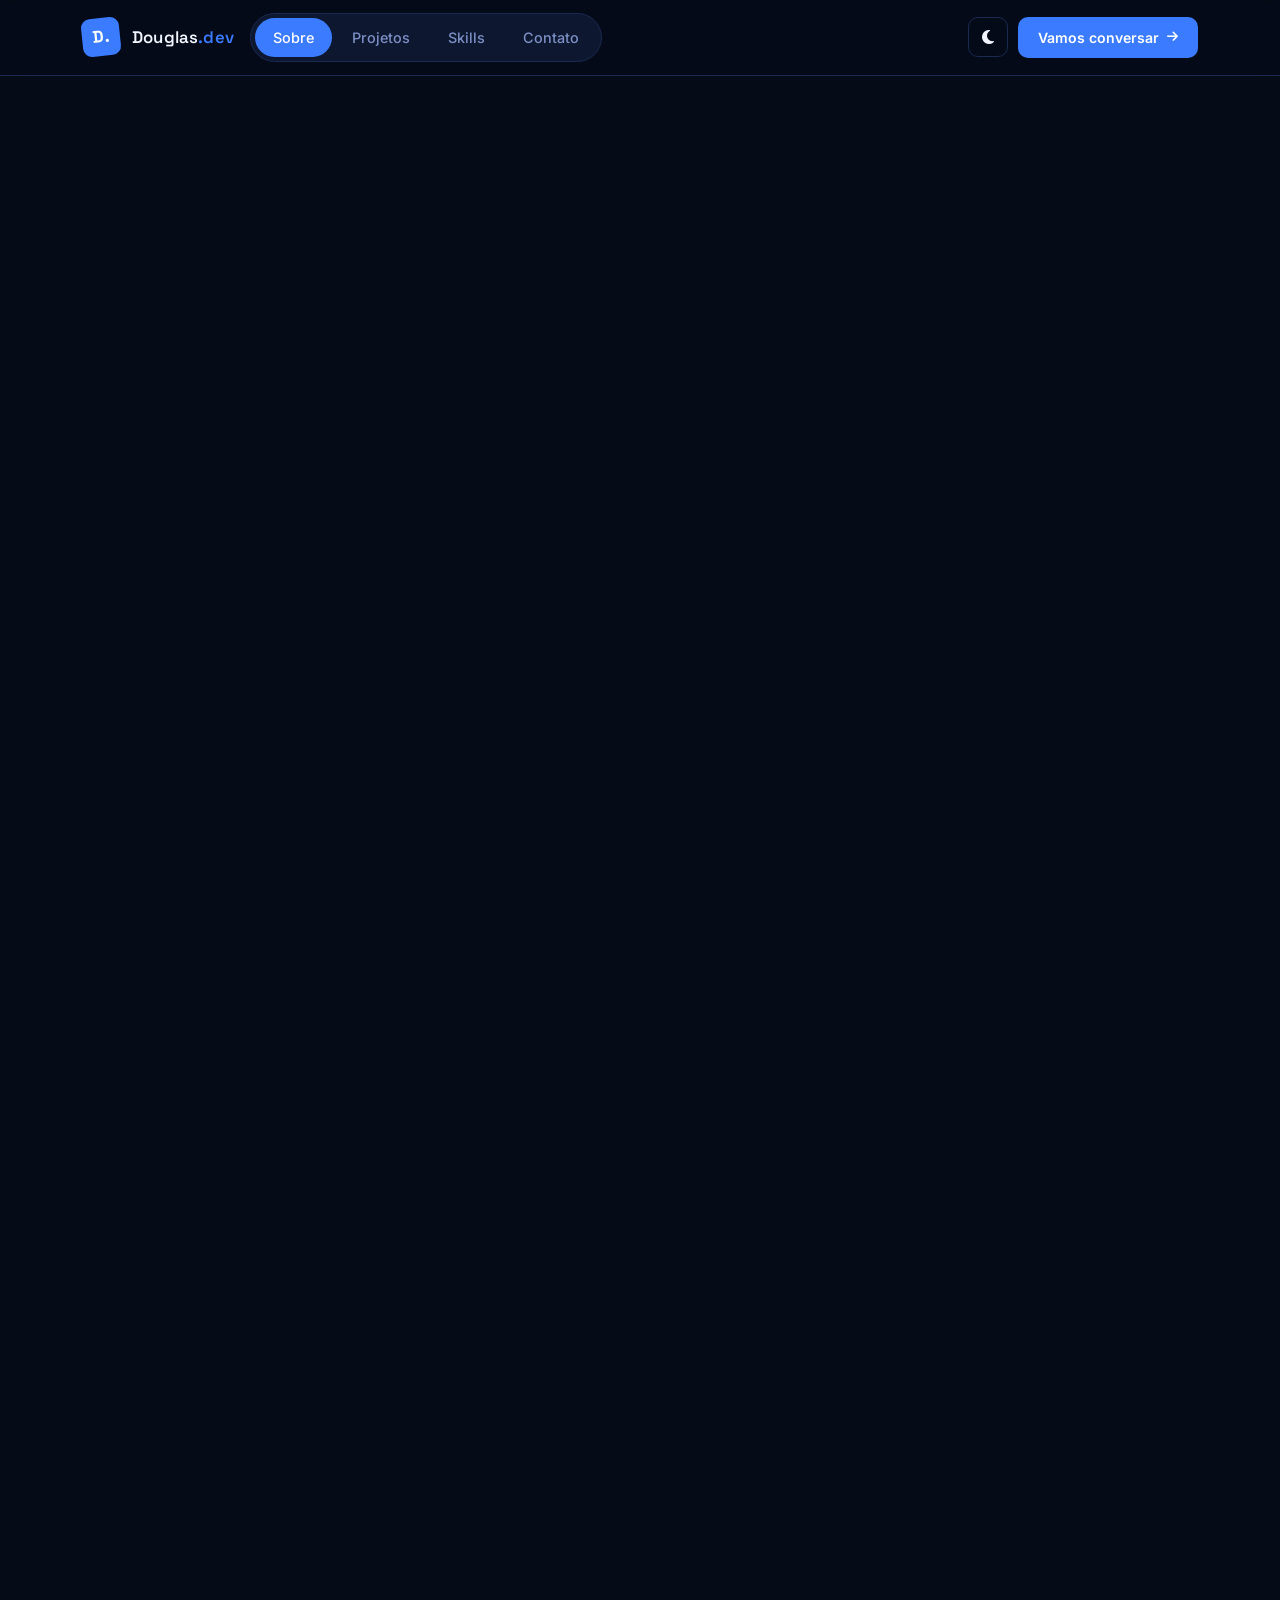
==== index.html @ 27a786be "feat(navbar): modularize layout and implement async component loader - Modularize navbar template in" ====
<!DOCTYPE html>
<html lang="pt-br">
<head>
    <meta charset="UTF-8">
    <meta name="viewport" content="width=device-width, initial-scale=1.0">
    <title>Douglas Santos - Portfolio</title>
    <!-- CDN BootStrap + Fonts e ícones -->
    <link href="https://cdnjs.cloudflare.com/ajax/libs/bootstrap/5.3.3/css/bootstrap.min.css" rel="stylesheet">
    <link href="https://fonts.googleapis.com/css2?family=Space+Grotesk:wght@500;600;700&family=Inter:wght@400;500;600&display=swap" rel="stylesheet">
    <link rel="stylesheet" href="https://cdnjs.cloudflare.com/ajax/libs/font-awesome/6.5.1/css/all.min.css">
    <link rel="stylesheet" href="./css/style.css"> 
</head>
<body>

  <!-- Componente da Navbar -->
  <header id="navbar-container"></header>

  <!-- JS do Bootstrap -->
  <script src="https://cdnjs.cloudflare.com/ajax/libs/bootstrap/5.3.3/js/bootstrap.bundle.min.js"></script>
  
  <!-- Seu Script Principal -->
  <script src="./js/loadComponents.js"></script>
  <script src="./js/script.js"></script>
</body>
</html>
---- css/style.css ----
/* ============================================================
     TOKENS — identidade azul/branco do Douglas
  ============================================================ */
  :root{
    --bg:        #060B18;
    --bg-elev:   #0D1730;
    --ink:       #F2F5FF;
    --ink-dim:   #7C8FC4;
    --line:      #1B2A52;
    --accent:    #3B7BFF;
    --nav-h:     76px;
  }
  [data-theme="light"]{
    --bg:        #EEF3FF;
    --bg-elev:   #FFFFFF;
    --ink:       #0B1A3C;
    --ink-dim:   #4E6296;
    --line:      #C6D6FA;
    --accent:    #2255E8;
  }
 
  *{ box-sizing:border-box; }
  body{
    margin:0;
    background:var(--bg);
    color:var(--ink);
    font-family:'Inter',sans-serif;
    min-height:180vh; /* só pra visualizar o scroll, remova no seu site */
    transition:background .35s ease, color .35s ease;
  }
 
  .demo{ max-width:720px; margin:0 auto; padding:140px 24px; color:var(--ink-dim); line-height:1.7; }
  .demo h1{ font-family:'Space Grotesk',sans-serif; color:var(--ink); font-size:2rem; margin-bottom:8px; }
 
  /* ============================================================
     NAVBAR (Bootstrap .navbar por baixo)
  ============================================================ */
  #nbar{
    position:fixed; top:0; left:0; right:0; z-index:100;
    min-height:var(--nav-h);
    background:color-mix(in srgb, var(--bg) 78%, transparent) !important;
    backdrop-filter:blur(14px) saturate(140%);
    -webkit-backdrop-filter:blur(14px) saturate(140%);
    border-bottom:1px solid var(--line);
  }
 
  /* --- Logo / monograma ------------------------------------- */
  .brand{
    display:flex; align-items:center; gap:12px;
    text-decoration:none; color:var(--ink) !important;
    font-family:'Space Grotesk',sans-serif;
    font-weight:600; font-size:1.05rem; letter-spacing:.01em;
  }
  .mono{
    width:38px; height:38px; flex:none;
    display:flex; align-items:center; justify-content:center;
    background:var(--accent); color:#FFFFFF;
    font-family:'Space Grotesk',sans-serif; font-weight:700; font-size:1.05rem;
    border-radius:9px;
    transform:rotate(-6deg);
    transition:transform .3s ease;
  }
  .brand:hover .mono{ transform:rotate(0deg); }
  .brand .name-full span{ color:var(--accent); }
 
  /* --- Links centrais (pill + indicador deslizante) ---------- */
  .nav-links{
    position:relative;
    display:flex; align-items:center; gap:2px;
    background:var(--bg-elev);
    border:1px solid var(--line);
    padding:4px; border-radius:999px;
  }
  .nav-link{
    position:relative; z-index:2;
    padding:9px 18px !important;
    font-size:.9rem; font-weight:500;
    color:var(--ink-dim) !important;
    border-radius:999px;
    transition:color .25s ease;
    white-space:nowrap;
  }
  .nav-link:hover{ color:var(--ink) !important; }
  .nav-link.active{ color:#fff !important; }
  .nav-indicator{
    position:absolute; z-index:1; top:4px; bottom:4px; left:4px;
    width:96px;
    background:var(--accent);
    border-radius:999px;
    transition:transform .35s cubic-bezier(.65,0,.35,1), width .35s cubic-bezier(.65,0,.35,1);
  }
 
  /* --- Ações à direita --------------------------------------- */
  .icon-btn{
    width:40px; height:40px;
    display:flex; align-items:center; justify-content:center;
    background:transparent; border:1px solid var(--line);
    border-radius:10px; color:var(--ink);
    transition:border-color .25s ease, transform .25s ease;
  }
  .icon-btn:hover{ border-color:var(--accent); transform:translateY(-1px); }
  .icon-btn:focus-visible, .cta:focus-visible, .nav-link:focus-visible{
    outline:2px solid var(--accent); outline-offset:2px;
  }
 
  .cta{
    display:flex; align-items:center; gap:8px;
    padding:10px 20px !important;
    background:var(--accent); color:#FFFFFF !important;
    font-weight:600; font-size:.88rem;
    border:none; border-radius:10px;
    text-decoration:none;
    transition:transform .25s ease, box-shadow .25s ease;
  }
  .cta:hover{ transform:translateY(-1px); box-shadow:0 8px 20px -6px color-mix(in srgb, var(--accent) 60%, transparent); }
  .cta i{ font-size:.78rem; transition:transform .25s ease; }
  .cta:hover i{ transform:translateX(3px); }
 
  /* --- Wrapper interno: layout flex, sem interferir no display
         que o Bootstrap usa pra abrir/fechar o #navCollapse ------ */
  .nav-inner{
    display:flex;
    align-items:center;
    justify-content:space-between;
    width:100%;
    gap:20px;
  }
  .nav-actions{ display:flex; align-items:center; gap:10px; flex:none; }
 
  /* --- Toggler mobile (substitui o ícone padrão do Bootstrap) - */
  .navbar-toggler{
    width:40px; height:40px; padding:0 !important;
    display:flex; align-items:center; justify-content:center;
    background:transparent; border:1px solid var(--line) !important;
    border-radius:10px; color:var(--ink);
    box-shadow:none !important;
  }
  .navbar-toggler i{ font-size:1rem; }
 
  /* --- Painel colapsável no mobile ----------------------------- */
  @media (max-width:991.98px){
    #navCollapse{
      position:absolute; top:100%; left:0; right:0;
      background:var(--bg-elev);
      border-bottom:1px solid var(--line);
      box-shadow:0 16px 32px -12px rgba(0,0,0,.4);
      padding:12px 24px 24px;
      max-height:calc(100vh - var(--nav-h));
      overflow-y:auto;
    }
    .nav-inner{
      flex-direction:column; align-items:stretch;
      gap:0;
    }
    .nav-links{
      width:100%;
      flex-direction:column; align-items:stretch;
      background:transparent; border:none;
      padding:4px 0 0; margin:0;
      gap:0;
    }
    .nav-links li{ width:100%; }
    .nav-link{ display:block; padding:14px 4px !important; border-bottom:1px solid var(--line); border-radius:0; }
    .nav-link.active{ color:var(--accent) !important; }
    .nav-indicator{ display:none; }
 
    .nav-actions{
      flex-direction:column; align-items:stretch;
      gap:12px; margin-top:16px;
    }
    .icon-btn{ width:100%; height:44px; gap:8px; }
    .icon-btn::after{ content:"Tema"; font-size:.85rem; font-weight:500; }
    .cta{ width:100%; justify-content:center; padding:13px 20px !important; }
  }
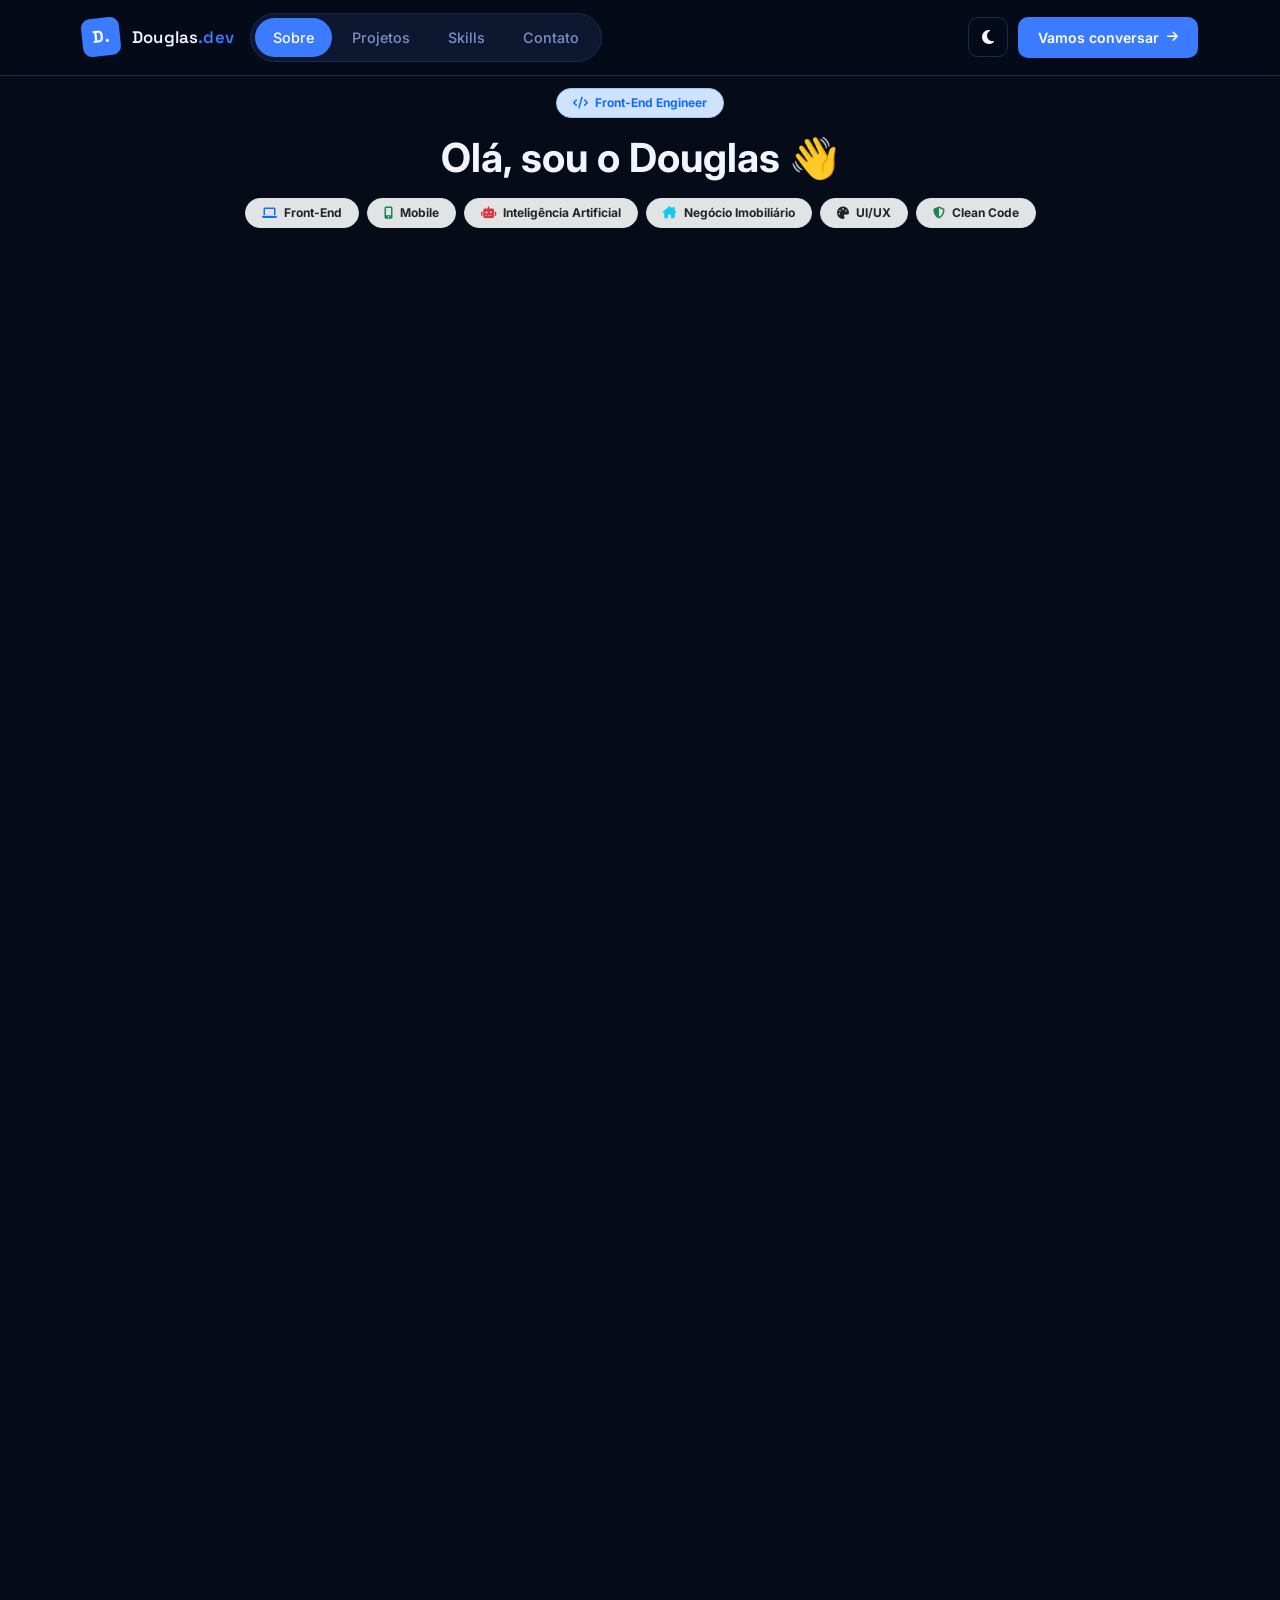
==== commit f95ee0d8: "feat(about): inicia implementação da seção Sobre" ====
--- a/index.html
+++ b/index.html
@@ -9,11 +9,17 @@
     <link href="https://fonts.googleapis.com/css2?family=Space+Grotesk:wght@500;600;700&family=Inter:wght@400;500;600&display=swap" rel="stylesheet">
     <link rel="stylesheet" href="https://cdnjs.cloudflare.com/ajax/libs/font-awesome/6.5.1/css/all.min.css">
     <link rel="stylesheet" href="./css/style.css"> 
+    <link rel="stylesheet" href="./css/about.css">
 </head>
 <body>
 
   <!-- Componente da Navbar -->
   <header id="navbar-container"></header>
+
+  <main>
+    <!-- Componente Sobre -->
+    <div id="about-container"></div>
+  </main>
 
   <!-- JS do Bootstrap -->
   <script src="https://cdnjs.cloudflare.com/ajax/libs/bootstrap/5.3.3/js/bootstrap.bundle.min.js"></script>
--- a/css/style.css
+++ b/css/style.css
@@ -1,174 +1,316 @@
 /* ============================================================
      TOKENS — identidade azul/branco do Douglas
   ============================================================ */
-  :root{
-    --bg:        #060B18;
-    --bg-elev:   #0D1730;
-    --ink:       #F2F5FF;
-    --ink-dim:   #7C8FC4;
-    --line:      #1B2A52;
-    --accent:    #3B7BFF;
-    --nav-h:     76px;
-  }
-  [data-theme="light"]{
-    --bg:        #EEF3FF;
-    --bg-elev:   #FFFFFF;
-    --ink:       #0B1A3C;
-    --ink-dim:   #4E6296;
-    --line:      #C6D6FA;
-    --accent:    #2255E8;
-  }
- 
-  *{ box-sizing:border-box; }
-  body{
-    margin:0;
-    background:var(--bg);
-    color:var(--ink);
-    font-family:'Inter',sans-serif;
-    min-height:180vh; /* só pra visualizar o scroll, remova no seu site */
-    transition:background .35s ease, color .35s ease;
-  }
- 
-  .demo{ max-width:720px; margin:0 auto; padding:140px 24px; color:var(--ink-dim); line-height:1.7; }
-  .demo h1{ font-family:'Space Grotesk',sans-serif; color:var(--ink); font-size:2rem; margin-bottom:8px; }
- 
-  /* ============================================================
+:root {
+  --bg: #060B18;
+  --bg-elev: #0D1730;
+  --ink: #F2F5FF;
+  --ink-dim: #7C8FC4;
+  --line: #1B2A52;
+  --accent: #3B7BFF;
+  --nav-h: 76px;
+}
+
+[data-theme="light"] {
+  --bg: #EEF3FF;
+  --bg-elev: #FFFFFF;
+  --ink: #0B1A3C;
+  --ink-dim: #4E6296;
+  --line: #C6D6FA;
+  --accent: #2255E8;
+}
+
+* {
+  box-sizing: border-box;
+}
+
+body {
+  margin: 0;
+  background: var(--bg);
+  color: var(--ink);
+  font-family: 'Inter', sans-serif;
+  min-height: 180vh;
+  /* só pra visualizar o scroll, remova no seu site */
+  transition: background .35s ease, color .35s ease;
+}
+
+.demo {
+  max-width: 720px;
+  margin: 0 auto;
+  padding: 140px 24px;
+  color: var(--ink-dim);
+  line-height: 1.7;
+}
+
+.demo h1 {
+  font-family: 'Space Grotesk', sans-serif;
+  color: var(--ink);
+  font-size: 2rem;
+  margin-bottom: 8px;
+}
+
+/* ============================================================
      NAVBAR (Bootstrap .navbar por baixo)
   ============================================================ */
-  #nbar{
-    position:fixed; top:0; left:0; right:0; z-index:100;
-    min-height:var(--nav-h);
-    background:color-mix(in srgb, var(--bg) 78%, transparent) !important;
-    backdrop-filter:blur(14px) saturate(140%);
-    -webkit-backdrop-filter:blur(14px) saturate(140%);
-    border-bottom:1px solid var(--line);
-  }
- 
-  /* --- Logo / monograma ------------------------------------- */
-  .brand{
-    display:flex; align-items:center; gap:12px;
-    text-decoration:none; color:var(--ink) !important;
-    font-family:'Space Grotesk',sans-serif;
-    font-weight:600; font-size:1.05rem; letter-spacing:.01em;
-  }
-  .mono{
-    width:38px; height:38px; flex:none;
-    display:flex; align-items:center; justify-content:center;
-    background:var(--accent); color:#FFFFFF;
-    font-family:'Space Grotesk',sans-serif; font-weight:700; font-size:1.05rem;
-    border-radius:9px;
-    transform:rotate(-6deg);
-    transition:transform .3s ease;
-  }
-  .brand:hover .mono{ transform:rotate(0deg); }
-  .brand .name-full span{ color:var(--accent); }
- 
-  /* --- Links centrais (pill + indicador deslizante) ---------- */
-  .nav-links{
-    position:relative;
-    display:flex; align-items:center; gap:2px;
-    background:var(--bg-elev);
-    border:1px solid var(--line);
-    padding:4px; border-radius:999px;
-  }
-  .nav-link{
-    position:relative; z-index:2;
-    padding:9px 18px !important;
-    font-size:.9rem; font-weight:500;
-    color:var(--ink-dim) !important;
-    border-radius:999px;
-    transition:color .25s ease;
-    white-space:nowrap;
-  }
-  .nav-link:hover{ color:var(--ink) !important; }
-  .nav-link.active{ color:#fff !important; }
-  .nav-indicator{
-    position:absolute; z-index:1; top:4px; bottom:4px; left:4px;
-    width:96px;
-    background:var(--accent);
-    border-radius:999px;
-    transition:transform .35s cubic-bezier(.65,0,.35,1), width .35s cubic-bezier(.65,0,.35,1);
-  }
- 
-  /* --- Ações à direita --------------------------------------- */
-  .icon-btn{
-    width:40px; height:40px;
-    display:flex; align-items:center; justify-content:center;
-    background:transparent; border:1px solid var(--line);
-    border-radius:10px; color:var(--ink);
-    transition:border-color .25s ease, transform .25s ease;
-  }
-  .icon-btn:hover{ border-color:var(--accent); transform:translateY(-1px); }
-  .icon-btn:focus-visible, .cta:focus-visible, .nav-link:focus-visible{
-    outline:2px solid var(--accent); outline-offset:2px;
-  }
- 
-  .cta{
-    display:flex; align-items:center; gap:8px;
-    padding:10px 20px !important;
-    background:var(--accent); color:#FFFFFF !important;
-    font-weight:600; font-size:.88rem;
-    border:none; border-radius:10px;
-    text-decoration:none;
-    transition:transform .25s ease, box-shadow .25s ease;
-  }
-  .cta:hover{ transform:translateY(-1px); box-shadow:0 8px 20px -6px color-mix(in srgb, var(--accent) 60%, transparent); }
-  .cta i{ font-size:.78rem; transition:transform .25s ease; }
-  .cta:hover i{ transform:translateX(3px); }
- 
-  /* --- Wrapper interno: layout flex, sem interferir no display
+#nbar {
+  position: fixed;
+  top: 0;
+  left: 0;
+  right: 0;
+  z-index: 100;
+  min-height: var(--nav-h);
+  background: color-mix(in srgb, var(--bg) 78%, transparent) !important;
+  backdrop-filter: blur(14px) saturate(140%);
+  -webkit-backdrop-filter: blur(14px) saturate(140%);
+  border-bottom: 1px solid var(--line);
+}
+
+/* --- Logo / monograma ------------------------------------- */
+.brand {
+  display: flex;
+  align-items: center;
+  gap: 12px;
+  text-decoration: none;
+  color: var(--ink) !important;
+  font-family: 'Space Grotesk', sans-serif;
+  font-weight: 600;
+  font-size: 1.05rem;
+  letter-spacing: .01em;
+}
+
+.mono {
+  width: 38px;
+  height: 38px;
+  flex: none;
+  display: flex;
+  align-items: center;
+  justify-content: center;
+  background: var(--accent);
+  color: #FFFFFF;
+  font-family: 'Space Grotesk', sans-serif;
+  font-weight: 700;
+  font-size: 1.05rem;
+  border-radius: 9px;
+  transform: rotate(-6deg);
+  transition: transform .3s ease;
+}
+
+.brand:hover .mono {
+  transform: rotate(0deg);
+}
+
+.brand .name-full span {
+  color: var(--accent);
+}
+
+/* --- Links centrais (pill + indicador deslizante) ---------- */
+.nav-links {
+  position: relative;
+  display: flex;
+  align-items: center;
+  gap: 2px;
+  background: var(--bg-elev);
+  border: 1px solid var(--line);
+  padding: 4px;
+  border-radius: 999px;
+}
+
+.nav-link {
+  position: relative;
+  z-index: 2;
+  padding: 9px 18px !important;
+  font-size: .9rem;
+  font-weight: 500;
+  color: var(--ink-dim) !important;
+  border-radius: 999px;
+  transition: color .25s ease;
+  white-space: nowrap;
+}
+
+.nav-link:hover {
+  color: var(--ink) !important;
+}
+
+.nav-link.active {
+  color: #fff !important;
+}
+
+.nav-indicator {
+  position: absolute;
+  z-index: 1;
+  top: 4px;
+  bottom: 4px;
+  left: 4px;
+  width: 96px;
+  background: var(--accent);
+  border-radius: 999px;
+  transition: transform .35s cubic-bezier(.65, 0, .35, 1), width .35s cubic-bezier(.65, 0, .35, 1);
+}
+
+/* --- Ações à direita --------------------------------------- */
+.icon-btn {
+  width: 40px;
+  height: 40px;
+  display: flex;
+  align-items: center;
+  justify-content: center;
+  background: transparent;
+  border: 1px solid var(--line);
+  border-radius: 10px;
+  color: var(--ink);
+  transition: border-color .25s ease, transform .25s ease;
+}
+
+.icon-btn:hover {
+  border-color: var(--accent);
+  transform: translateY(-1px);
+}
+
+.icon-btn:focus-visible,
+.cta:focus-visible,
+.nav-link:focus-visible {
+  outline: 2px solid var(--accent);
+  outline-offset: 2px;
+}
+
+.cta {
+  display: flex;
+  align-items: center;
+  gap: 8px;
+  padding: 10px 20px !important;
+  background: var(--accent);
+  color: #FFFFFF !important;
+  font-weight: 600;
+  font-size: .88rem;
+  border: none;
+  border-radius: 10px;
+  text-decoration: none;
+  transition: transform .25s ease, box-shadow .25s ease;
+}
+
+.cta:hover {
+  transform: translateY(-1px);
+  box-shadow: 0 8px 20px -6px color-mix(in srgb, var(--accent) 60%, transparent);
+}
+
+.cta i {
+  font-size: .78rem;
+  transition: transform .25s ease;
+}
+
+.cta:hover i {
+  transform: translateX(3px);
+}
+
+/* --- Wrapper interno: layout flex, sem interferir no display
          que o Bootstrap usa pra abrir/fechar o #navCollapse ------ */
-  .nav-inner{
-    display:flex;
-    align-items:center;
-    justify-content:space-between;
-    width:100%;
-    gap:20px;
-  }
-  .nav-actions{ display:flex; align-items:center; gap:10px; flex:none; }
- 
-  /* --- Toggler mobile (substitui o ícone padrão do Bootstrap) - */
-  .navbar-toggler{
-    width:40px; height:40px; padding:0 !important;
-    display:flex; align-items:center; justify-content:center;
-    background:transparent; border:1px solid var(--line) !important;
-    border-radius:10px; color:var(--ink);
-    box-shadow:none !important;
-  }
-  .navbar-toggler i{ font-size:1rem; }
- 
-  /* --- Painel colapsável no mobile ----------------------------- */
-  @media (max-width:991.98px){
-    #navCollapse{
-      position:absolute; top:100%; left:0; right:0;
-      background:var(--bg-elev);
-      border-bottom:1px solid var(--line);
-      box-shadow:0 16px 32px -12px rgba(0,0,0,.4);
-      padding:12px 24px 24px;
-      max-height:calc(100vh - var(--nav-h));
-      overflow-y:auto;
-    }
-    .nav-inner{
-      flex-direction:column; align-items:stretch;
-      gap:0;
-    }
-    .nav-links{
-      width:100%;
-      flex-direction:column; align-items:stretch;
-      background:transparent; border:none;
-      padding:4px 0 0; margin:0;
-      gap:0;
-    }
-    .nav-links li{ width:100%; }
-    .nav-link{ display:block; padding:14px 4px !important; border-bottom:1px solid var(--line); border-radius:0; }
-    .nav-link.active{ color:var(--accent) !important; }
-    .nav-indicator{ display:none; }
- 
-    .nav-actions{
-      flex-direction:column; align-items:stretch;
-      gap:12px; margin-top:16px;
-    }
-    .icon-btn{ width:100%; height:44px; gap:8px; }
-    .icon-btn::after{ content:"Tema"; font-size:.85rem; font-weight:500; }
-    .cta{ width:100%; justify-content:center; padding:13px 20px !important; }
-  }+.nav-inner {
+  display: flex;
+  align-items: center;
+  justify-content: space-between;
+  width: 100%;
+  gap: 20px;
+}
+
+.nav-actions {
+  display: flex;
+  align-items: center;
+  gap: 10px;
+  flex: none;
+}
+
+/* --- Toggler mobile (substitui o ícone padrão do Bootstrap) - */
+.navbar-toggler {
+  width: 40px;
+  height: 40px;
+  padding: 0 !important;
+  display: flex;
+  align-items: center;
+  justify-content: center;
+  background: transparent;
+  border: 1px solid var(--line) !important;
+  border-radius: 10px;
+  color: var(--ink);
+  box-shadow: none !important;
+}
+
+.navbar-toggler i {
+  font-size: 1rem;
+}
+
+/* --- Painel colapsável no mobile ----------------------------- */
+@media (max-width:991.98px) {
+  #navCollapse {
+    position: absolute;
+    top: 100%;
+    left: 0;
+    right: 0;
+    background: var(--bg-elev);
+    border-bottom: 1px solid var(--line);
+    box-shadow: 0 16px 32px -12px rgba(0, 0, 0, .4);
+    padding: 12px 24px 24px;
+    max-height: calc(100vh - var(--nav-h));
+    overflow-y: auto;
+  }
+
+  .nav-inner {
+    flex-direction: column;
+    align-items: stretch;
+    gap: 0;
+  }
+
+  .nav-links {
+    width: 100%;
+    flex-direction: column;
+    align-items: stretch;
+    background: transparent;
+    border: none;
+    padding: 4px 0 0;
+    margin: 0;
+    gap: 0;
+  }
+
+  .nav-links li {
+    width: 100%;
+  }
+
+  .nav-link {
+    display: block;
+    padding: 14px 4px !important;
+    border-bottom: 1px solid var(--line);
+    border-radius: 0;
+  }
+
+  .nav-link.active {
+    color: var(--accent) !important;
+  }
+
+  .nav-indicator {
+    display: none;
+  }
+
+  .nav-actions {
+    flex-direction: column;
+    align-items: stretch;
+    gap: 12px;
+    margin-top: 16px;
+  }
+
+  .icon-btn {
+    width: 100%;
+    height: 44px;
+    gap: 8px;
+  }
+
+  .icon-btn::after {
+    content: "Tema";
+    font-size: .85rem;
+    font-weight: 500;
+  }
+
+  .cta {
+    width: 100%;
+    justify-content: center;
+    padding: 13px 20px !important;
+  }
+}
--- a/css/about.css
+++ b/css/about.css
@@ -0,0 +1,16 @@
+.title-line {
+    width: 60px;
+    height: 4px;
+    background-color: var(--bs-primary);
+    border-radius: 2px;
+    margin-top: 8px;
+    color: white;
+}
+
+.fs-7 {
+    font-size: 0.85rem;
+}
+
+.tracking-wider {
+    letter-spacing: 1px;
+}
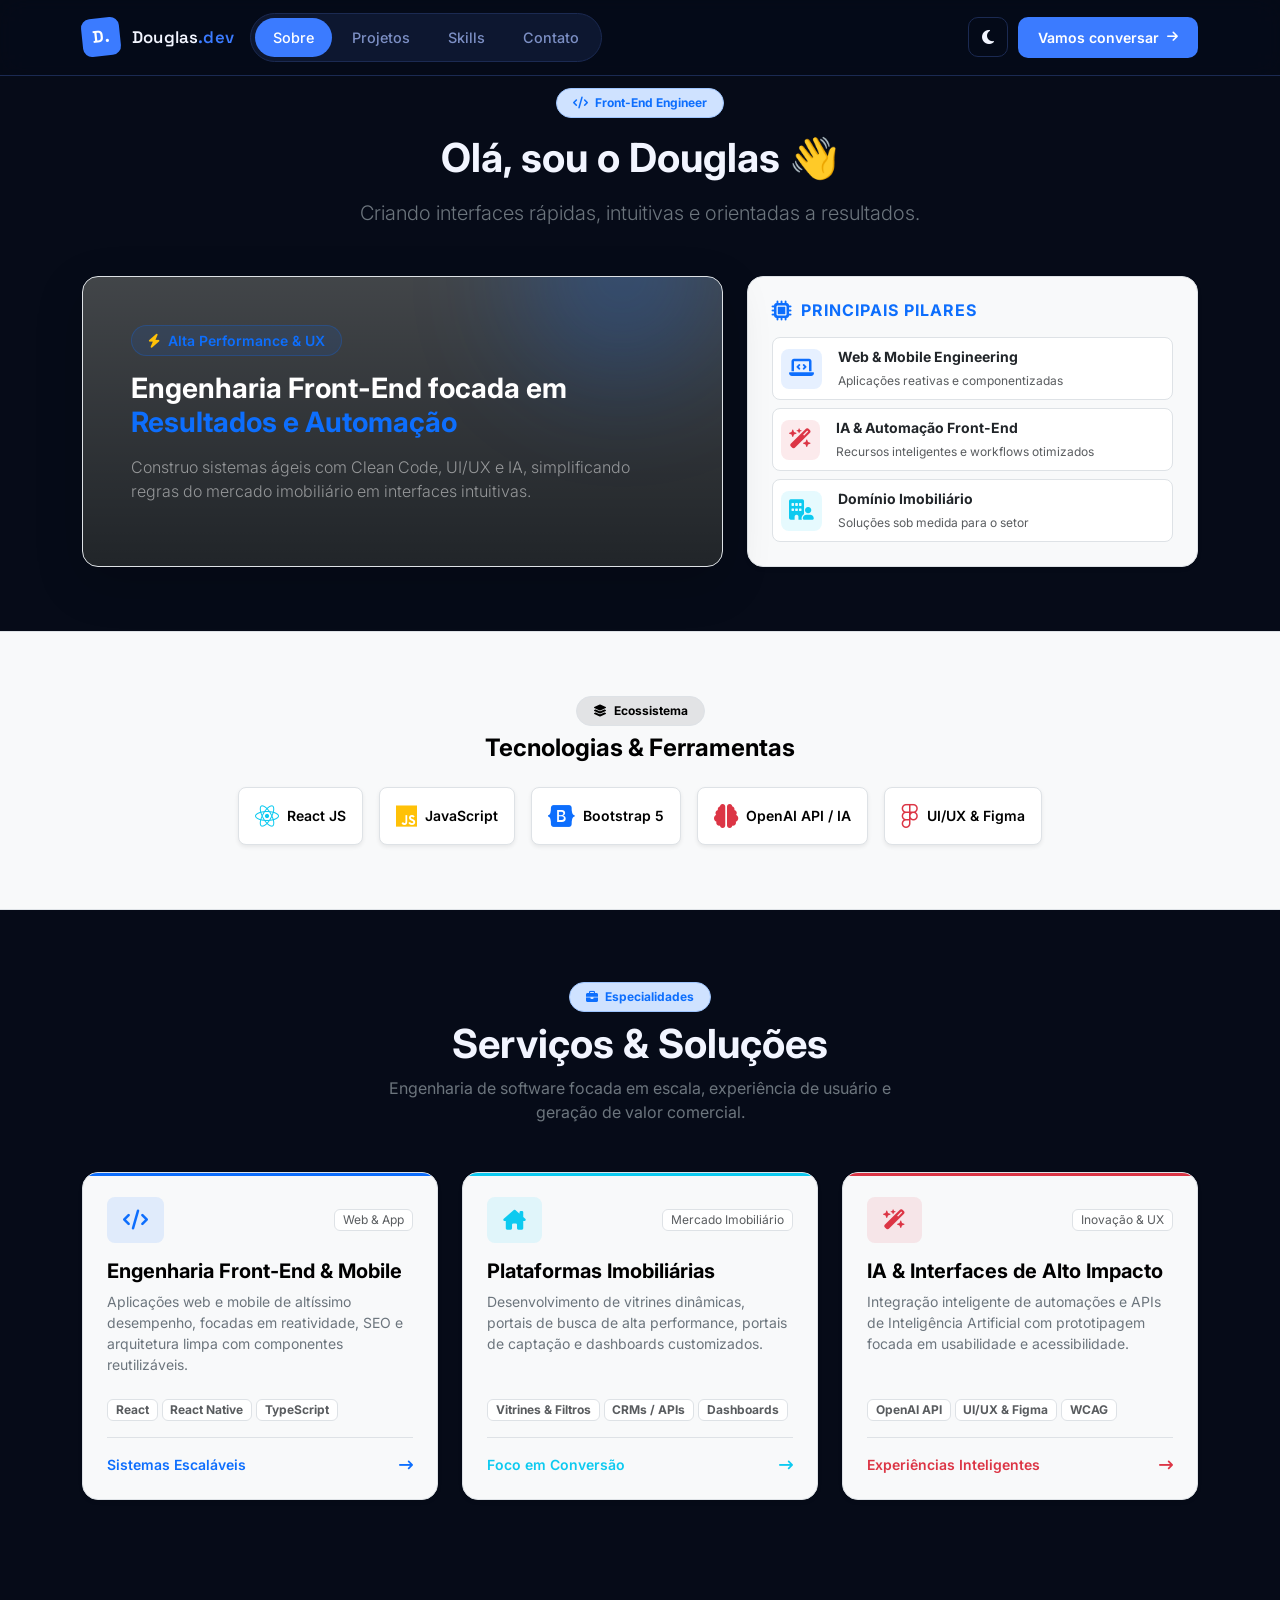
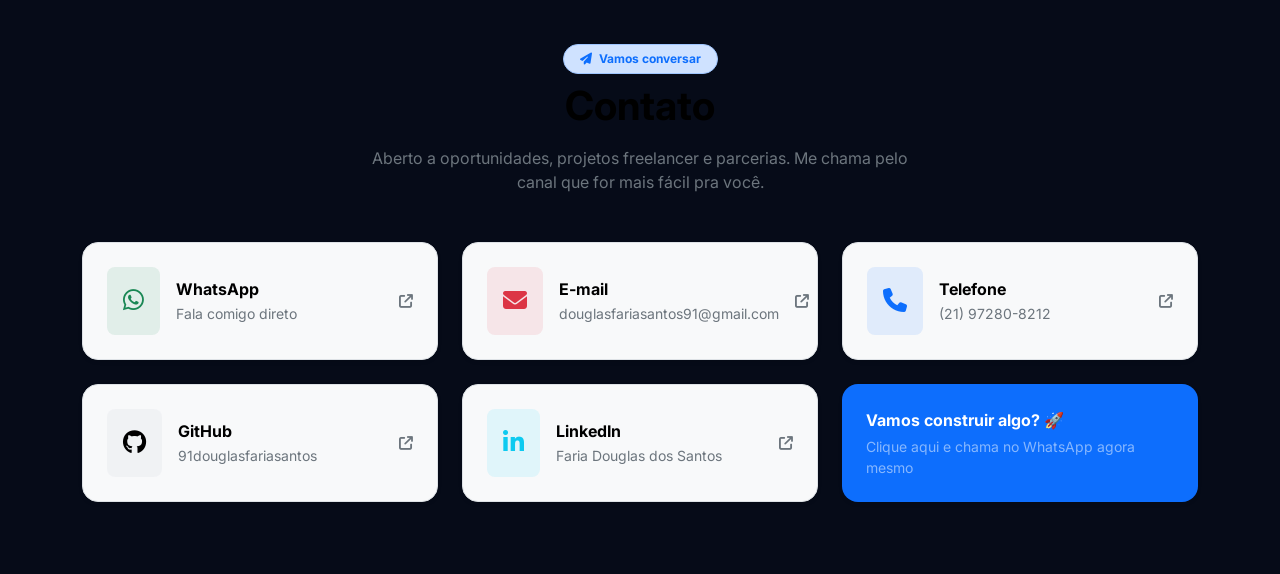
==== commit e696c3f1: "commit all" ====
--- a/index.html
+++ b/index.html
@@ -18,7 +18,16 @@
 
   <main>
     <!-- Componente Sobre -->
-    <div id="about-container"></div>
+    <div id="sobre-container"></div>
+
+    <!-- Componente Tech Stack -->
+    <div id="stack-container"></div>
+
+    <!-- Componente Serviços -->
+    <div id="servicos-container"></div>
+
+    <!-- Componente Contato -->
+    <div id="contato-container"></div>
   </main>
 
   <!-- JS do Bootstrap -->
@@ -26,6 +35,5 @@
   
   <!-- Seu Script Principal -->
   <script src="./js/loadComponents.js"></script>
-  <script src="./js/script.js"></script>
 </body>
-</html>+</html>
--- a/css/style.css
+++ b/css/style.css
@@ -173,6 +173,11 @@
   outline-offset: 2px;
 }
 
+#stack i:hover,
+#stack .p-3:hover i {
+    transform: scale(1.2) translateY(-3px);
+}
+
 .cta {
   display: flex;
   align-items: center;
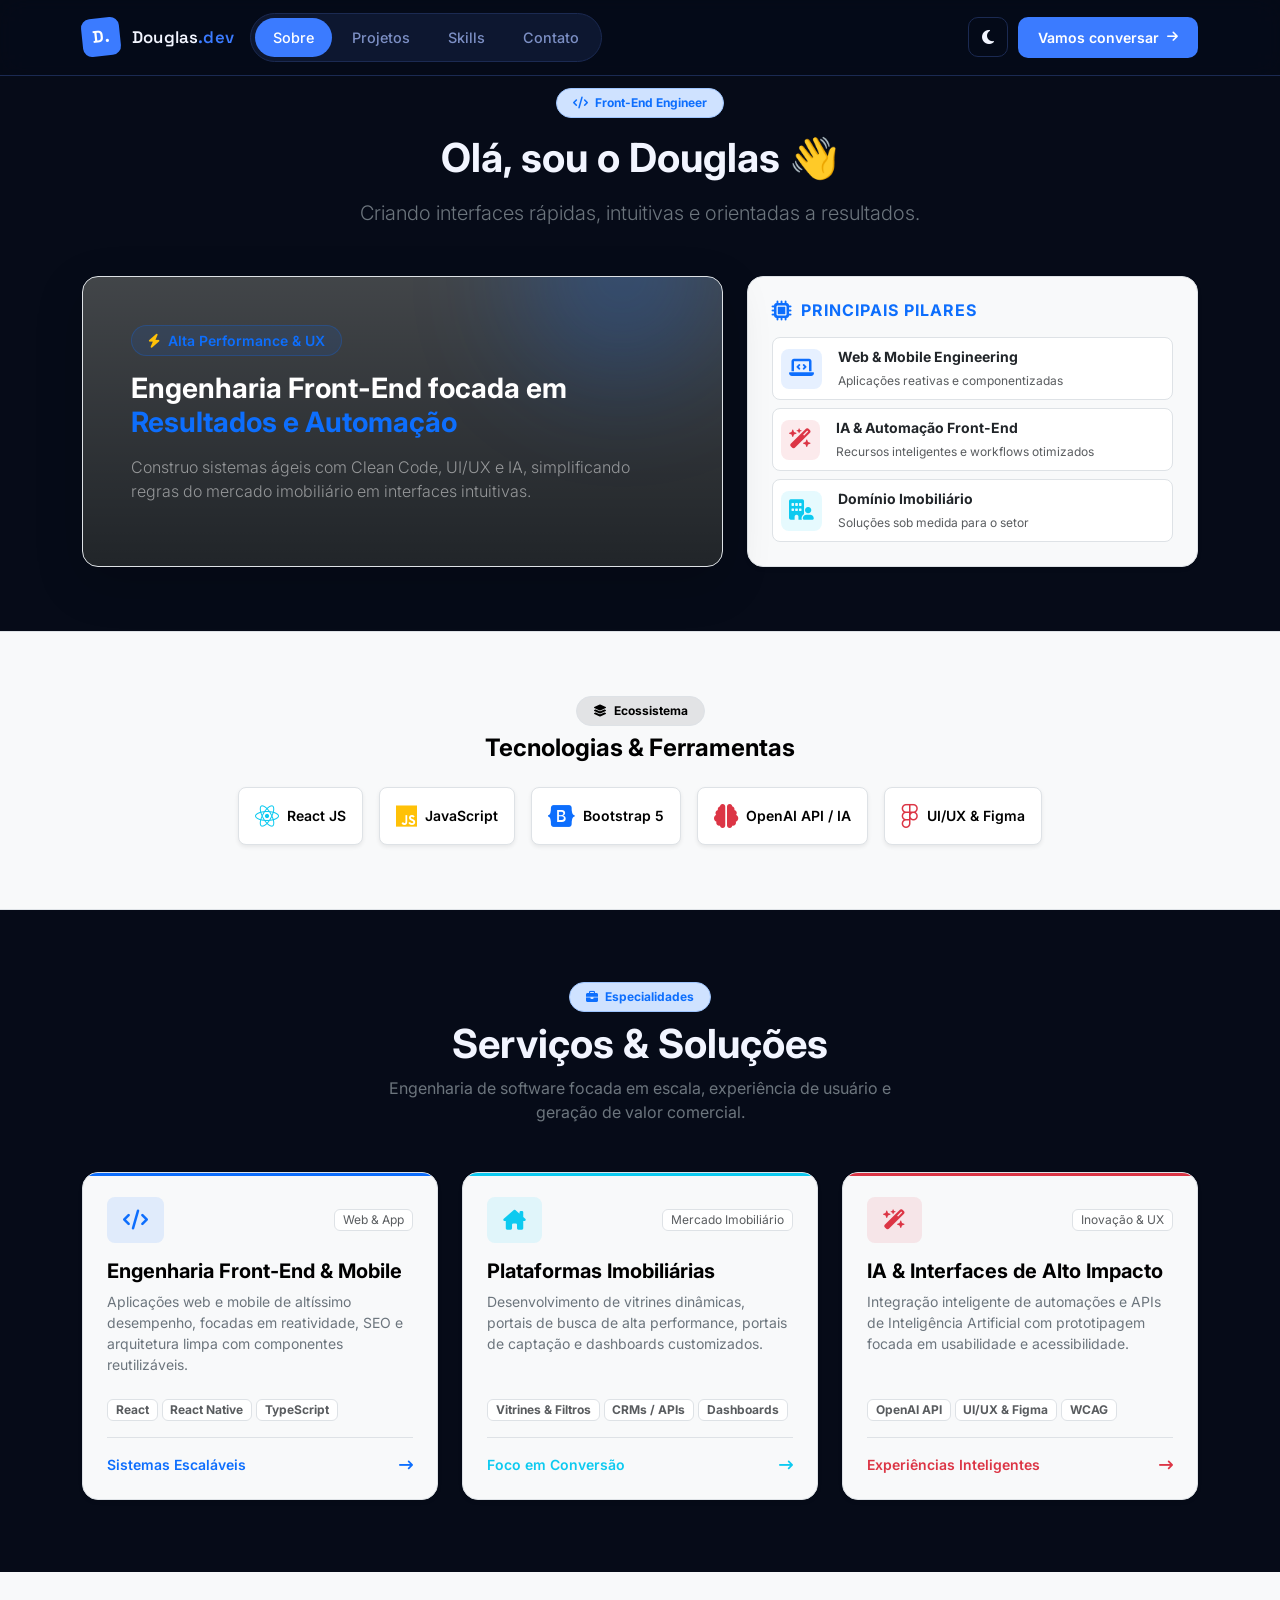
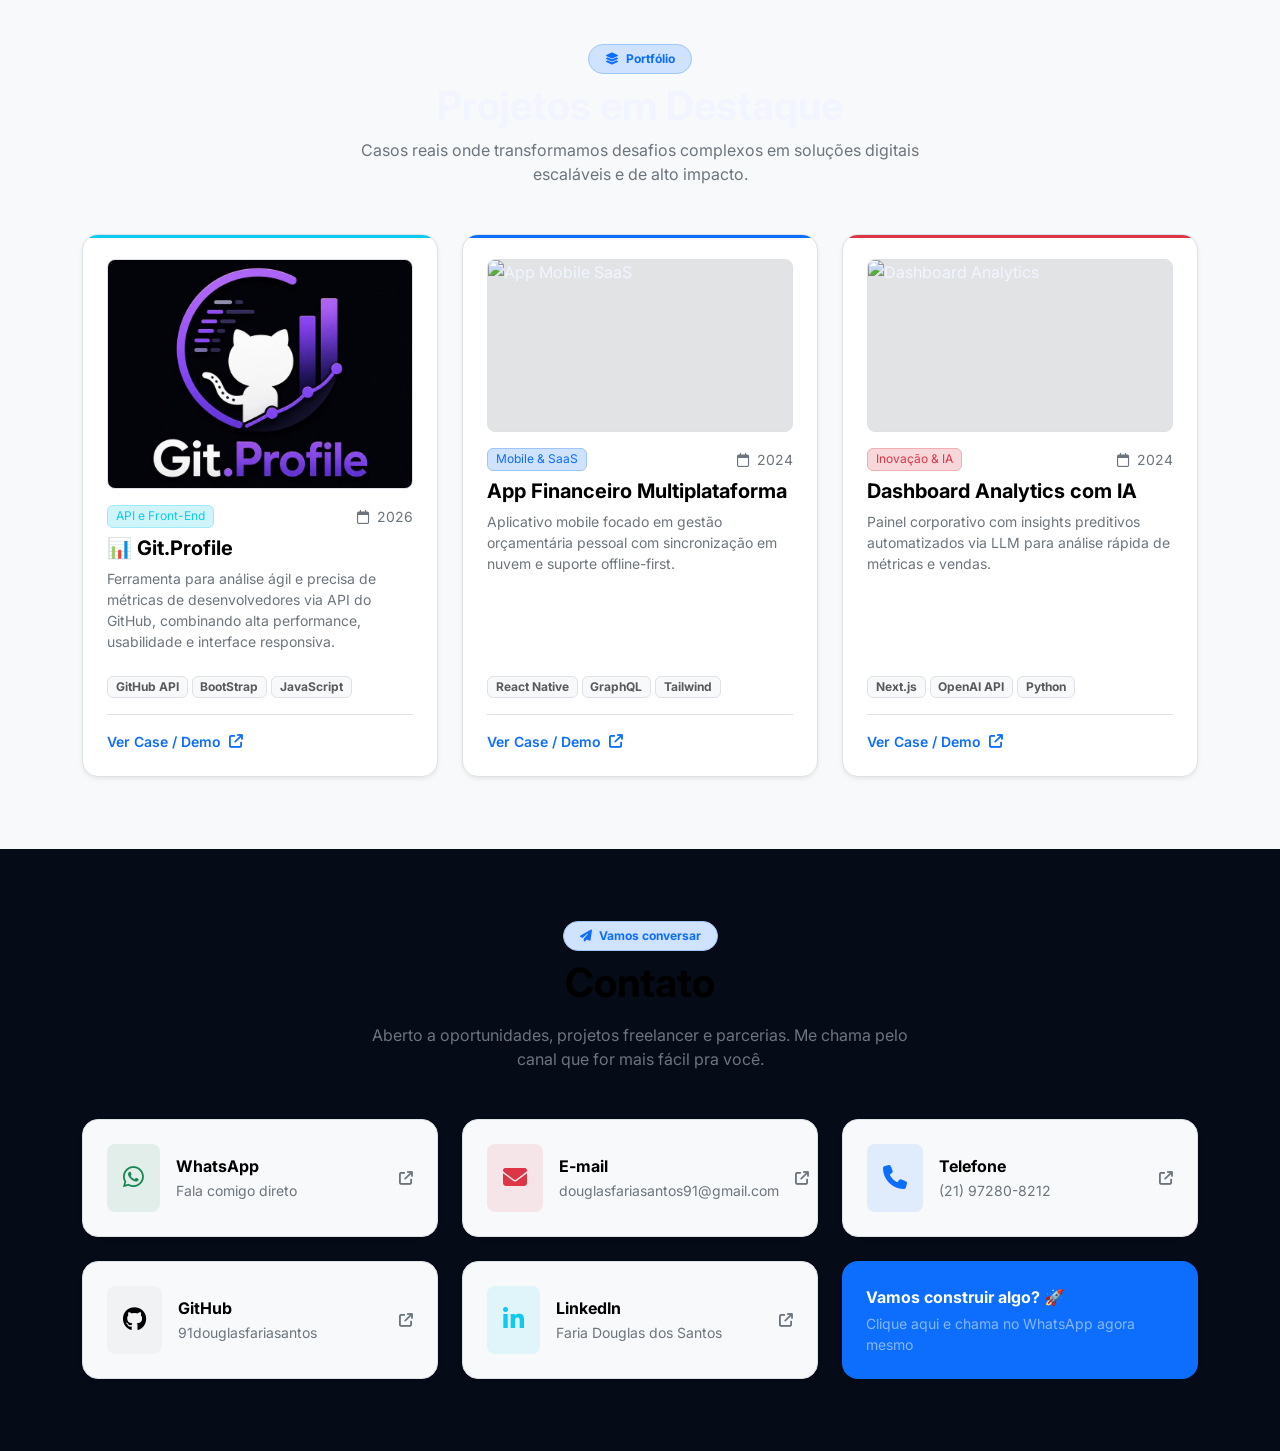
==== commit b62bdc73: "feat(projects): update project collection cards" ====
--- a/index.html
+++ b/index.html
@@ -26,6 +26,8 @@
     <!-- Componente Serviços -->
     <div id="servicos-container"></div>
 
+    <div id="projects-container"></div>
+
     <!-- Componente Contato -->
     <div id="contato-container"></div>
   </main>
